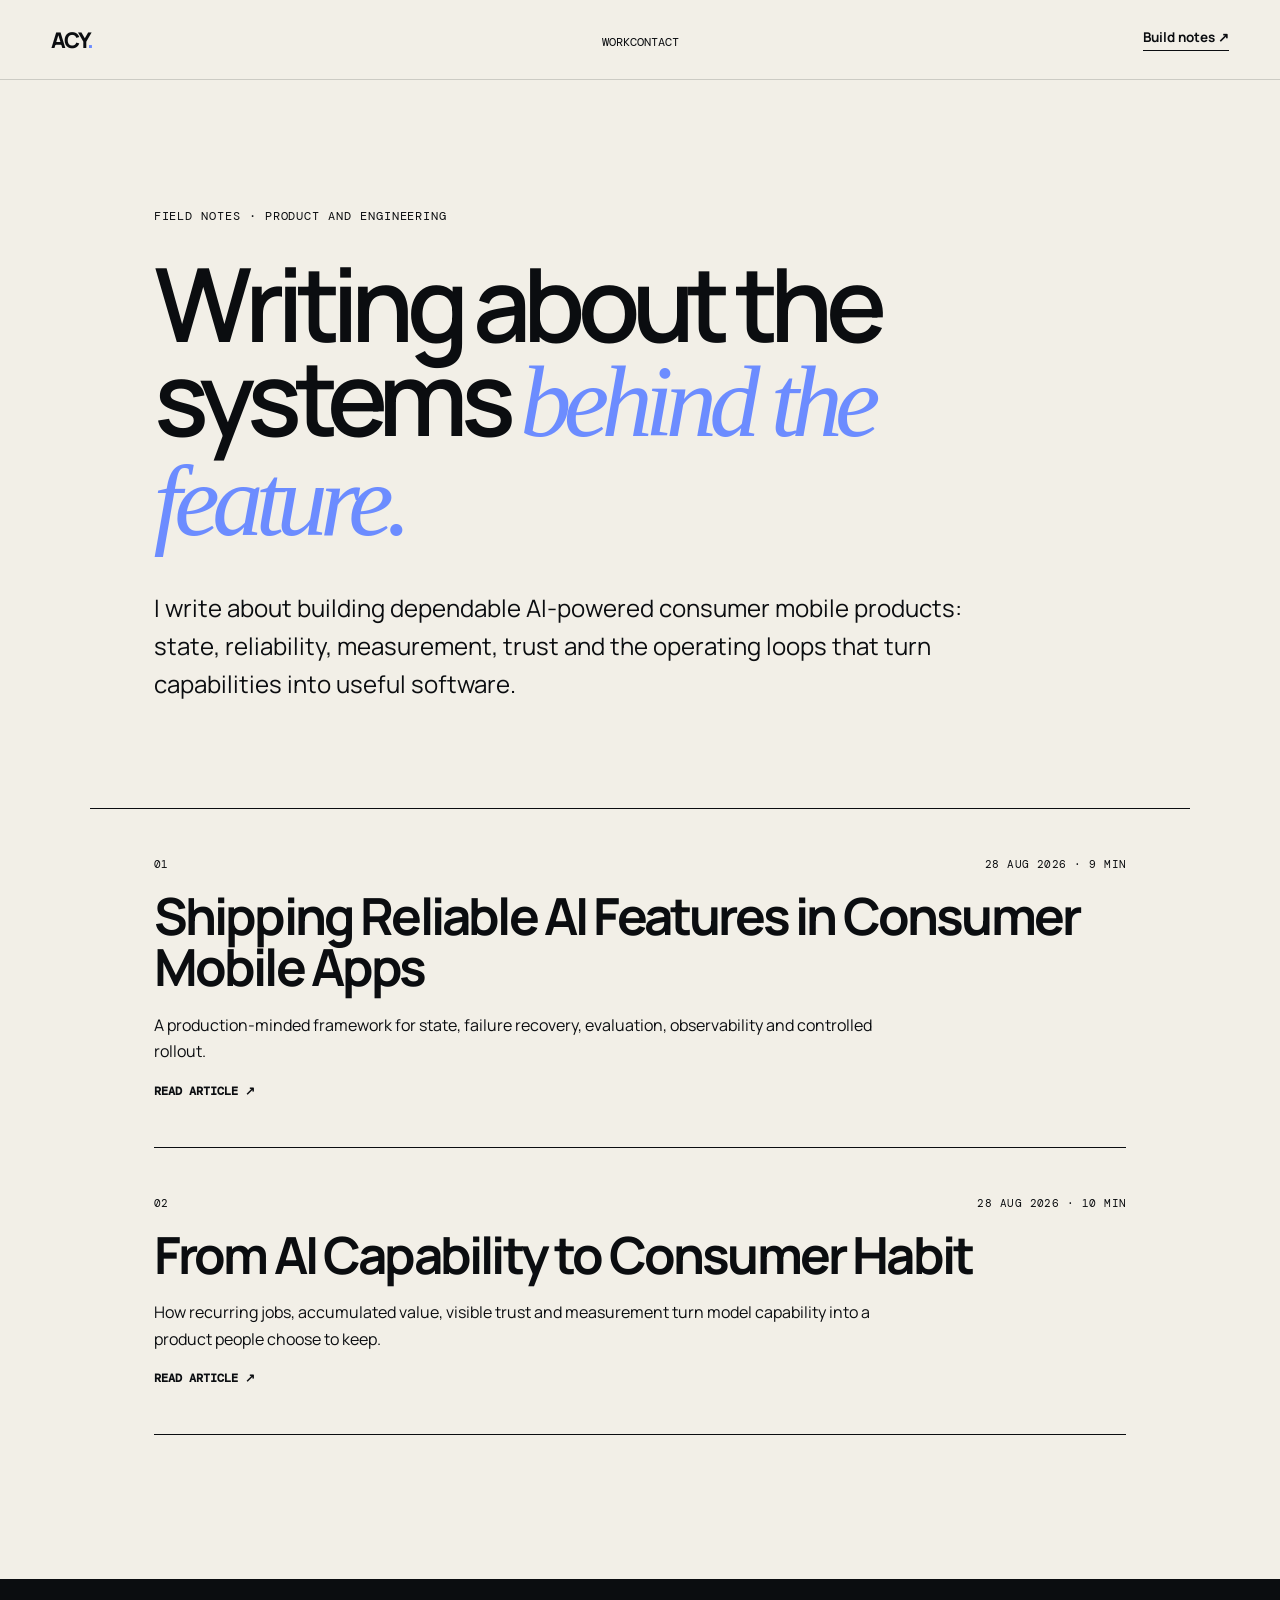
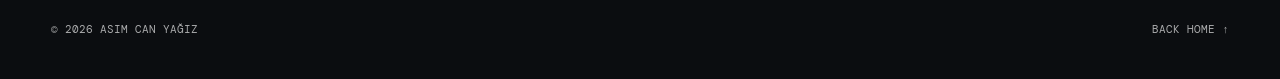
==== articles/index.html @ 41929ded "Add writing archive page" ====
<!doctype html>
<html lang="en">
<head>
  <meta charset="utf-8">
  <meta name="viewport" content="width=device-width, initial-scale=1">
  <title>Writing — Asım Can Yağız</title>
  <meta name="description" content="Articles by Asım Can Yağız on reliable AI features, consumer mobile products, engineering systems and product operations.">
  <meta name="author" content="Asım Can Yağız">
  <meta name="theme-color" content="#0b0d10">
  <meta property="og:title" content="Writing — Asım Can Yağız">
  <meta property="og:description" content="Practical writing on AI-powered consumer mobile products and the systems behind them.">
  <meta property="og:type" content="website">
  <meta property="og:url" content="https://asimcanyagiz.github.io/articles/">
  <meta property="og:image" content="https://asimcanyagiz.github.io/assets/img/profile-img.jpg">
  <link rel="canonical" href="https://asimcanyagiz.github.io/articles/">
  <link rel="icon" href="../assets/img/favicon.png">
  <link rel="preconnect" href="https://fonts.googleapis.com">
  <link rel="preconnect" href="https://fonts.gstatic.com" crossorigin>
  <link href="https://fonts.googleapis.com/css2?family=DM+Mono:wght@400;500&family=Manrope:wght@400;500;600;700;800&display=swap" rel="stylesheet">
  <link rel="stylesheet" href="../assets/css/style.css">
  <link rel="stylesheet" href="../assets/css/article.css">
  <script type="application/ld+json">
  {
    "@context": "https://schema.org",
    "@type": "CollectionPage",
    "name": "Writing — Asım Can Yağız",
    "url": "https://asimcanyagiz.github.io/articles/",
    "author": {"@type": "Person", "name": "Asım Can Yağız", "url": "https://asimcanyagiz.github.io/"},
    "hasPart": [
      {"@type": "Article", "headline": "Shipping Reliable AI Features in Consumer Mobile Apps", "url": "https://asimcanyagiz.github.io/articles/shipping-reliable-ai-features-in-consumer-mobile-apps.html"},
      {"@type": "Article", "headline": "From AI Capability to Consumer Habit", "url": "https://asimcanyagiz.github.io/articles/from-ai-capability-to-consumer-habit.html"}
    ]
  }
  </script>
</head>
<body>
  <header class="site-header article-header">
    <a class="wordmark" href="../index.html" aria-label="Asım Can Yağız home">ACY<span>.</span></a>
    <nav aria-label="Writing navigation"><a href="../index.html#work">Work</a><a href="../index.html#contact">Contact</a></nav>
    <a class="header-cta" href="https://x.com/canbuilds" target="_blank" rel="noreferrer">Build notes ↗</a>
  </header>

  <main class="writing-index">
    <header class="writing-index-hero">
      <p class="eyebrow">Field notes · Product and engineering</p>
      <h1>Writing about the systems <em>behind the feature.</em></h1>
      <p>I write about building dependable AI-powered consumer mobile products: state, reliability, measurement, trust and the operating loops that turn capabilities into useful software.</p>
    </header>

    <section class="writing-list" aria-label="Published articles">
      <a class="writing-card" href="shipping-reliable-ai-features-in-consumer-mobile-apps.html">
        <div><span>01</span><span>28 Aug 2026 · 9 min</span></div>
        <h2>Shipping Reliable AI Features in Consumer Mobile Apps</h2>
        <p>A production-minded framework for state, failure recovery, evaluation, observability and controlled rollout.</p>
        <strong>Read article ↗</strong>
      </a>
      <a class="writing-card" href="from-ai-capability-to-consumer-habit.html">
        <div><span>02</span><span>28 Aug 2026 · 10 min</span></div>
        <h2>From AI Capability to Consumer Habit</h2>
        <p>How recurring jobs, accumulated value, visible trust and measurement turn model capability into a product people choose to keep.</p>
        <strong>Read article ↗</strong>
      </a>
    </section>
  </main>

  <footer><p>© 2026 Asım Can Yağız</p><p><a href="../index.html">Back home ↑</a></p></footer>
</body>
</html>
---- assets/css/style.css ----
:root {
  --ink: #0b0d10;
  --paper: #f2efe7;
  --paper-2: #e8e4d9;
  --lime: #c9ff3d;
  --blue: #6c8cff;
  --muted: #6b6c6a;
  --line: rgba(11, 13, 16, 0.16);
  --sans: "Manrope", sans-serif;
  --mono: "DM Mono", monospace;
}

* { box-sizing: border-box; }
html { scroll-behavior: smooth; }
body {
  margin: 0;
  background: var(--paper);
  color: var(--ink);
  font-family: var(--sans);
  -webkit-font-smoothing: antialiased;
}
a { color: inherit; text-decoration: none; }
button { font: inherit; }

.site-header {
  align-items: center;
  border-bottom: 1px solid var(--line);
  display: grid;
  grid-template-columns: 1fr auto 1fr;
  height: 80px;
  padding: 0 4vw;
  position: relative;
  z-index: 20;
}
.wordmark { font-size: 1.35rem; font-weight: 800; letter-spacing: -0.08em; justify-self: start; }
.wordmark span, .about-mark span { color: var(--blue); }
#site-nav { display: flex; gap: 2.3rem; }
#site-nav a { font-family: var(--mono); font-size: .76rem; text-transform: uppercase; }
#site-nav a:hover { opacity: .5; }
.header-cta { border-bottom: 1px solid var(--ink); font-size: .84rem; font-weight: 700; justify-self: end; padding-bottom: .2rem; }
.menu-toggle { display: none; }

.section-shell { padding-left: 7vw; padding-right: 7vw; }
.hero {
  display: grid;
  grid-template-columns: minmax(0, 1.2fr) minmax(340px, .8fr);
  min-height: calc(100vh - 80px);
  overflow: hidden;
  padding-bottom: 7rem;
  padding-top: 6rem;
}
.hero-copy { align-self: center; max-width: 870px; position: relative; z-index: 2; }
.eyebrow { align-items: center; display: flex; font-family: var(--mono); font-size: .73rem; gap: .7rem; letter-spacing: .08em; margin: 0 0 2rem; text-transform: uppercase; }
.status-dot { background: var(--lime); border: 1px solid var(--ink); border-radius: 50%; box-shadow: 0 0 0 4px rgba(201,255,61,.22); height: 9px; width: 9px; }
.hero h1, .section-heading h2, .writing-intro h2, .about-copy h2, .contact-section h2 {
  font-size: clamp(3.7rem, 7.2vw, 8.2rem);
  font-weight: 600;
  letter-spacing: -.075em;
  line-height: .92;
  margin: 0;
}
.hero h1 em { color: var(--blue); font-family: Georgia, serif; font-weight: 400; }
.hero-lede { font-size: clamp(1rem, 1.5vw, 1.3rem); line-height: 1.65; margin: 2.6rem 0 0; max-width: 690px; }
.hero-actions { display: flex; flex-wrap: wrap; gap: 1rem; margin-top: 2.4rem; }
.button { align-items: center; border: 1px solid var(--ink); display: inline-flex; font-size: .86rem; font-weight: 700; gap: 2rem; padding: 1rem 1.25rem; }
.button-primary { background: var(--ink); color: white; }
.button-primary:hover { background: var(--blue); border-color: var(--blue); }
.button-quiet:hover { background: white; }

.hero-visual { align-self: center; justify-self: end; margin-left: -3vw; max-width: 490px; position: relative; width: 100%; }
.portrait-frame { aspect-ratio: 3 / 4; background: #050608; border: 1px solid var(--ink); overflow: hidden; transform: rotate(2.5deg); }
.portrait-frame img { display: block; height: auto; width: 100%; }
.visual-note { background: var(--lime); border: 1px solid var(--ink); font-family: var(--mono); font-size: .72rem; padding: .8rem 1rem; position: absolute; text-transform: uppercase; z-index: 3; }
.visual-note span { opacity: .5; padding-right: .8rem; }
.note-top { right: -1.5rem; top: 12%; transform: rotate(-4deg); }
.note-bottom { bottom: 9%; left: -2rem; transform: rotate(3deg); }
.orbit { border: 1px solid rgba(11,13,16,.45); border-radius: 50%; height: 115%; left: -8%; position: absolute; top: -7%; transform: rotate(-18deg); width: 116%; z-index: -1; }

.signal-strip { background: var(--ink); color: white; overflow: hidden; padding: 1rem 0; white-space: nowrap; }
.signal-track { animation: ticker 28s linear infinite; display: inline-flex; gap: 2rem; min-width: max-content; }
.signal-track span { font-family: var(--mono); font-size: .78rem; letter-spacing: .06em; text-transform: uppercase; }
.signal-track i { color: var(--lime); font-style: normal; }
@keyframes ticker { to { transform: translateX(-50%); } }

.work-section, .expertise-section, .writing-section, .about-section { padding-bottom: 9rem; padding-top: 9rem; }
.section-heading { display: grid; grid-template-columns: 1fr 3fr; margin-bottom: 5rem; }
.section-heading .eyebrow { margin-top: .7rem; }
.section-heading h2, .writing-intro h2, .about-copy h2 { font-size: clamp(3rem, 5.3vw, 6.5rem); }
.work-grid { display: grid; gap: 1rem; grid-template-columns: 1.25fr .85fr; }
.work-card { border: 1px solid var(--ink); display: flex; flex-direction: column; justify-content: space-between; min-height: 430px; padding: 2rem; }
.card-featured { grid-row: span 2; min-height: 876px; }
.card-accent { background: var(--lime); }
.card-index, .article-type { font-family: var(--mono); font-size: .7rem; letter-spacing: .08em; text-transform: uppercase; }
.work-card h3 { font-size: clamp(2rem, 3.2vw, 4rem); letter-spacing: -.055em; line-height: 1; margin: 0 0 1.5rem; }
.work-card p { font-size: 1rem; line-height: 1.75; max-width: 600px; }
.card-tags { display: flex; flex-wrap: wrap; gap: .5rem; }
.card-tags span { border: 1px solid var(--ink); border-radius: 2rem; font-family: var(--mono); font-size: .68rem; padding: .5rem .7rem; text-transform: uppercase; }

.expertise-section { background: var(--ink); color: white; }
.expertise-section .section-heading { border-bottom: 1px solid rgba(255,255,255,.22); padding-bottom: 4rem; }
.expertise-row { align-items: start; border-bottom: 1px solid rgba(255,255,255,.22); display: grid; gap: 2rem; grid-template-columns: .35fr 1.2fr 1.4fr; padding: 2.3rem 0; }
.expertise-row > span { color: var(--lime); font-family: var(--mono); font-size: .72rem; }
.expertise-row h3 { font-size: clamp(1.5rem, 2.4vw, 2.6rem); letter-spacing: -.04em; margin: 0; }
.expertise-row p { color: rgba(255,255,255,.68); line-height: 1.7; margin: 0; }

.writing-section { display: grid; gap: 8vw; grid-template-columns: .8fr 1.2fr; }
.writing-intro { position: sticky; top: 3rem; align-self: start; }
.writing-intro p:not(.eyebrow) { line-height: 1.75; margin-top: 2rem; max-width: 500px; }
.article-row { align-items: center; border-top: 1px solid var(--ink); display: grid; gap: 2rem; grid-template-columns: 1.5fr 1fr auto; padding: 2.1rem 0; }
.article-row:last-child { border-bottom: 1px solid var(--ink); }
.article-row h3 { font-size: clamp(1.25rem, 2vw, 2rem); letter-spacing: -.035em; margin: .6rem 0 0; }
.article-row p { color: var(--muted); font-size: .9rem; line-height: 1.5; }
.article-arrow { font-size: 1.5rem; }
a.article-row:hover { color: var(--blue); }
.article-soon { opacity: .56; }

.about-section { align-items: start; background: var(--paper-2); display: grid; gap: 8vw; grid-template-columns: .7fr 1.3fr; }
.about-mark { font-size: clamp(10rem, 28vw, 30rem); font-weight: 800; letter-spacing: -.12em; line-height: .7; }
.about-copy p:not(.eyebrow) { font-size: 1.05rem; line-height: 1.8; max-width: 740px; }
.about-links { display: flex; flex-wrap: wrap; gap: 1.5rem; margin-top: 2.5rem; }
.about-links a { border-bottom: 1px solid var(--ink); font-family: var(--mono); font-size: .75rem; padding-bottom: .3rem; text-transform: uppercase; }

.contact-section { background: var(--blue); display: grid; gap: 7vw; grid-template-columns: .9fr 1.1fr; padding-bottom: 8rem; padding-top: 8rem; }
.contact-section h2 { font-size: clamp(4rem, 8vw, 9rem); }
.contact-heading > p:last-child { line-height: 1.7; margin-top: 2rem; max-width: 560px; }
.contact-form { align-self: end; }
.form-row { border-bottom: 1px solid rgba(11,13,16,.65); display: grid; gap: .7rem; padding: 1.2rem 0; }
.form-row label { font-family: var(--mono); font-size: .68rem; letter-spacing: .06em; text-transform: uppercase; }
.form-row input, .form-row textarea { background: transparent; border: 0; border-radius: 0; color: var(--ink); font: 500 1.05rem/1.5 var(--sans); outline: 0; padding: .2rem 0; resize: vertical; width: 100%; }
.form-row:focus-within { border-bottom-color: white; }
.form-honeypot { left: -9999px; position: absolute; }
.form-footer { align-items: center; display: flex; gap: 2rem; justify-content: space-between; margin-top: 1.5rem; }
.form-privacy { font-size: .72rem; line-height: 1.5; margin: 0; max-width: 250px; }
.form-submit { align-items: center; background: var(--ink); border: 1px solid var(--ink); color: white; cursor: pointer; display: inline-flex; font-weight: 700; gap: 2rem; padding: 1rem 1.25rem; }
.form-submit:hover { background: white; color: var(--ink); }
.form-submit:disabled { cursor: wait; opacity: .6; }
.form-status { font-family: var(--mono); font-size: .75rem; min-height: 1.2em; }
.form-status.is-error { color: #650d0d; }
footer { align-items: center; background: var(--ink); color: rgba(255,255,255,.65); display: flex; font-family: var(--mono); font-size: .68rem; justify-content: space-between; padding: 2rem 4vw; text-transform: uppercase; }

.reveal { opacity: 1; transform: none; }
.js .reveal { opacity: 0; transform: translateY(22px); transition: opacity .7s ease, transform .7s ease; }
.js .reveal.visible { opacity: 1; transform: none; }
@media (prefers-reduced-motion: reduce) { html { scroll-behavior: auto; } .reveal { opacity: 1; transform: none; transition: none; } .signal-track { animation: none; } }

@media (max-width: 900px) {
  .site-header { grid-template-columns: 1fr auto; }
  .header-cta { display: none; }
  .menu-toggle { background: none; border: 0; display: block; font-family: var(--mono); font-size: .72rem; text-transform: uppercase; }
  #site-nav { background: var(--paper); border-bottom: 1px solid var(--ink); display: none; flex-direction: column; left: 0; padding: 2rem 7vw; position: absolute; right: 0; top: 80px; }
  #site-nav.open { display: flex; }
  .hero { grid-template-columns: 1fr; padding-top: 4rem; }
  .hero-visual { justify-self: center; margin: 6rem 0 0; max-width: 430px; }
  .section-heading, .writing-section, .about-section, .contact-section { grid-template-columns: 1fr; }
  .section-heading { gap: 1.5rem; }
  .writing-intro { position: static; }
  .work-grid { grid-template-columns: 1fr; }
  .card-featured { grid-row: auto; min-height: 520px; }
  .expertise-row { grid-template-columns: .2fr 1fr; }
  .expertise-row p { grid-column: 2; }
  .about-mark { display: none; }
}

@media (max-width: 580px) {
  .site-header { height: 68px; }
  #site-nav { top: 68px; }
  .section-shell { padding-left: 6vw; padding-right: 6vw; }
  .hero { min-height: auto; padding-bottom: 5rem; }
  .hero h1 { font-size: 3.65rem; }
  .hero-actions { align-items: stretch; flex-direction: column; }
  .button { justify-content: space-between; }
  .note-top { right: -.5rem; }
  .note-bottom { left: -.5rem; }
  .work-section, .expertise-section, .writing-section, .about-section { padding-bottom: 6rem; padding-top: 6rem; }
  .work-card { min-height: 420px; padding: 1.4rem; }
  .article-row { gap: .8rem; grid-template-columns: 1fr auto; }
  .article-row p { display: none; }
  footer { align-items: flex-start; flex-direction: column; gap: .5rem; }
}
---- assets/css/article.css ----
.article-header nav a { font-family: var(--mono); font-size: .76rem; text-transform: uppercase; }
.article-hero { border-bottom: 1px solid var(--ink); min-width: 0; overflow: hidden; padding: 8rem 12vw 5rem; width: 100%; }
.article-hero h1 { font-size: clamp(4rem, 8.5vw, 9.5rem); font-weight: 600; letter-spacing: -.075em; line-height: .9; margin: 0; max-width: 1300px; }
.article-hero h1 em { color: var(--blue); font-family: Georgia, serif; font-weight: 400; }
.article-deck { font-size: clamp(1.2rem, 2vw, 1.7rem); line-height: 1.55; margin: 3rem 0; max-width: 900px; }
.article-meta { display: flex; flex-wrap: wrap; gap: 1.5rem 3rem; font-family: var(--mono); font-size: .72rem; text-transform: uppercase; }
.article-layout { display: grid; gap: 7vw; grid-template-columns: 260px minmax(0, 760px); justify-content: center; padding: 6rem 7vw 9rem; }
.article-aside { align-self: start; border-top: 1px solid var(--ink); position: sticky; top: 2rem; }
.aside-label { font-family: var(--mono); font-size: .68rem; letter-spacing: .08em; text-transform: uppercase; }
.article-aside ol { list-style: none; margin: 1.5rem 0 0; padding: 0; }
.article-aside li { border-bottom: 1px solid var(--line); font-size: .82rem; line-height: 1.4; padding: .85rem 0; }
.article-aside a:hover { color: var(--blue); }
.article-body { font-size: 1.05rem; line-height: 1.82; }
.article-body .lead { font-size: 1.35rem; font-weight: 600; line-height: 1.6; }
.article-body h2 { font-size: clamp(2.2rem, 4vw, 4rem); letter-spacing: -.055em; line-height: 1.05; margin: 5rem 0 1.5rem; }
.article-body p { margin: 0 0 1.5rem; }
.article-body li { margin-bottom: .7rem; }
.article-body table { border-collapse: collapse; font-size: .86rem; line-height: 1.5; margin: 2rem 0; width: 100%; }
.article-body th, .article-body td { border: 1px solid var(--ink); padding: .8rem; text-align: left; vertical-align: top; }
.article-body th { background: var(--ink); color: white; }
.principle { background: var(--lime); border: 1px solid var(--ink); margin: 2.5rem 0; padding: 1.5rem; }
.principle span { display: block; font-family: var(--mono); font-size: .68rem; margin-bottom: .8rem; text-transform: uppercase; }
.principle p { font-size: 1.2rem; font-weight: 700; line-height: 1.5; margin: 0; }
.system-map { background: var(--ink); color: white; display: flex; flex-wrap: wrap; font-family: var(--mono); font-size: .72rem; gap: .7rem; justify-content: center; margin: 2.5rem 0; padding: 1.4rem; text-transform: uppercase; }
.system-map i { color: var(--lime); font-style: normal; }
.checklist { list-style: none; padding: 0; }
.checklist li { border-top: 1px solid var(--ink); padding: .9rem 0 .9rem 2rem; position: relative; }
.checklist li::before { content: "□"; left: 0; position: absolute; }
.article-author { align-items: initial; background: var(--paper-2); color: var(--ink); display: block; font-family: var(--sans); font-size: inherit; margin-top: 6rem; padding: 2.5rem; text-transform: none; }
.article-author h2 { font-size: 2rem; margin: 0 0 1rem; }
.article-author div { display: flex; flex-wrap: wrap; gap: 1.5rem; }
.article-author a { border-bottom: 1px solid var(--ink); font-family: var(--mono); font-size: .72rem; text-transform: uppercase; }
.writing-index { max-width: 100%; min-width: 0; overflow: hidden; padding: 8rem 7vw 9rem; }
.writing-index-hero { border-bottom: 1px solid var(--ink); padding: 0 5vw 5rem; }
.writing-index-hero h1 { font-size: clamp(4rem, 8vw, 8.5rem); font-weight: 600; letter-spacing: -.075em; line-height: .92; margin: 1.5rem 0 2.5rem; max-width: 1250px; }
.writing-index-hero h1 em { color: var(--blue); font-family: Georgia, serif; font-weight: 400; }
.writing-index-hero > p:last-child { font-size: clamp(1.1rem, 2vw, 1.5rem); line-height: 1.6; max-width: 850px; }
.writing-list { display: grid; gap: 0; margin: 0 5vw; min-width: 0; }
.writing-card { border-bottom: 1px solid var(--ink); display: grid; gap: 1.2rem; min-width: 0; padding: 3rem 0; }
.writing-card > div { display: flex; font-family: var(--mono); font-size: .7rem; justify-content: space-between; letter-spacing: .04em; text-transform: uppercase; }
.writing-card h2 { font-size: clamp(2rem, 4vw, 4.5rem); letter-spacing: -.055em; line-height: 1; margin: 0; max-width: 1000px; }
.writing-card p { font-size: 1rem; line-height: 1.65; margin: 0; max-width: 760px; }
.writing-card strong { font-family: var(--mono); font-size: .72rem; text-transform: uppercase; }
.writing-card:hover h2, .writing-card:hover strong { color: var(--blue); }
@media(max-width:900px){.article-layout{grid-template-columns:1fr}.article-aside{display:none}.article-hero{padding:6rem 7vw 4rem}}
@media(max-width:580px){html,body{max-width:100%;overflow-x:hidden}.article-header nav{justify-self:end}.article-hero{padding:4rem 6vw}.article-hero h1{font-size:clamp(3rem,15vw,3.7rem);overflow-wrap:anywhere}.article-deck{font-size:1.08rem}.article-meta{gap:1rem 1.4rem}.article-meta span{font-size:.65rem}.article-layout{min-width:0;padding:4rem 6vw 6rem}.article-body{font-size:1rem;min-width:0}.article-body table{display:block;max-width:88vw;overflow-x:auto}.system-map{align-items:center;flex-direction:column;max-width:88vw}.system-map i{transform:rotate(90deg)}.writing-index{padding:5rem 6vw 6rem}.writing-index-hero{min-width:0;padding:0 0 3rem}.writing-index-hero h1{font-size:clamp(3rem,15vw,4rem);overflow-wrap:anywhere}.writing-index-hero>p:last-child{overflow-wrap:anywhere}.writing-list{margin:0}.writing-card{padding:2.2rem 0}.writing-card>div{flex-wrap:wrap;gap:.5rem 1rem}.writing-card h2,.writing-card p{max-width:100%;overflow-wrap:anywhere}}
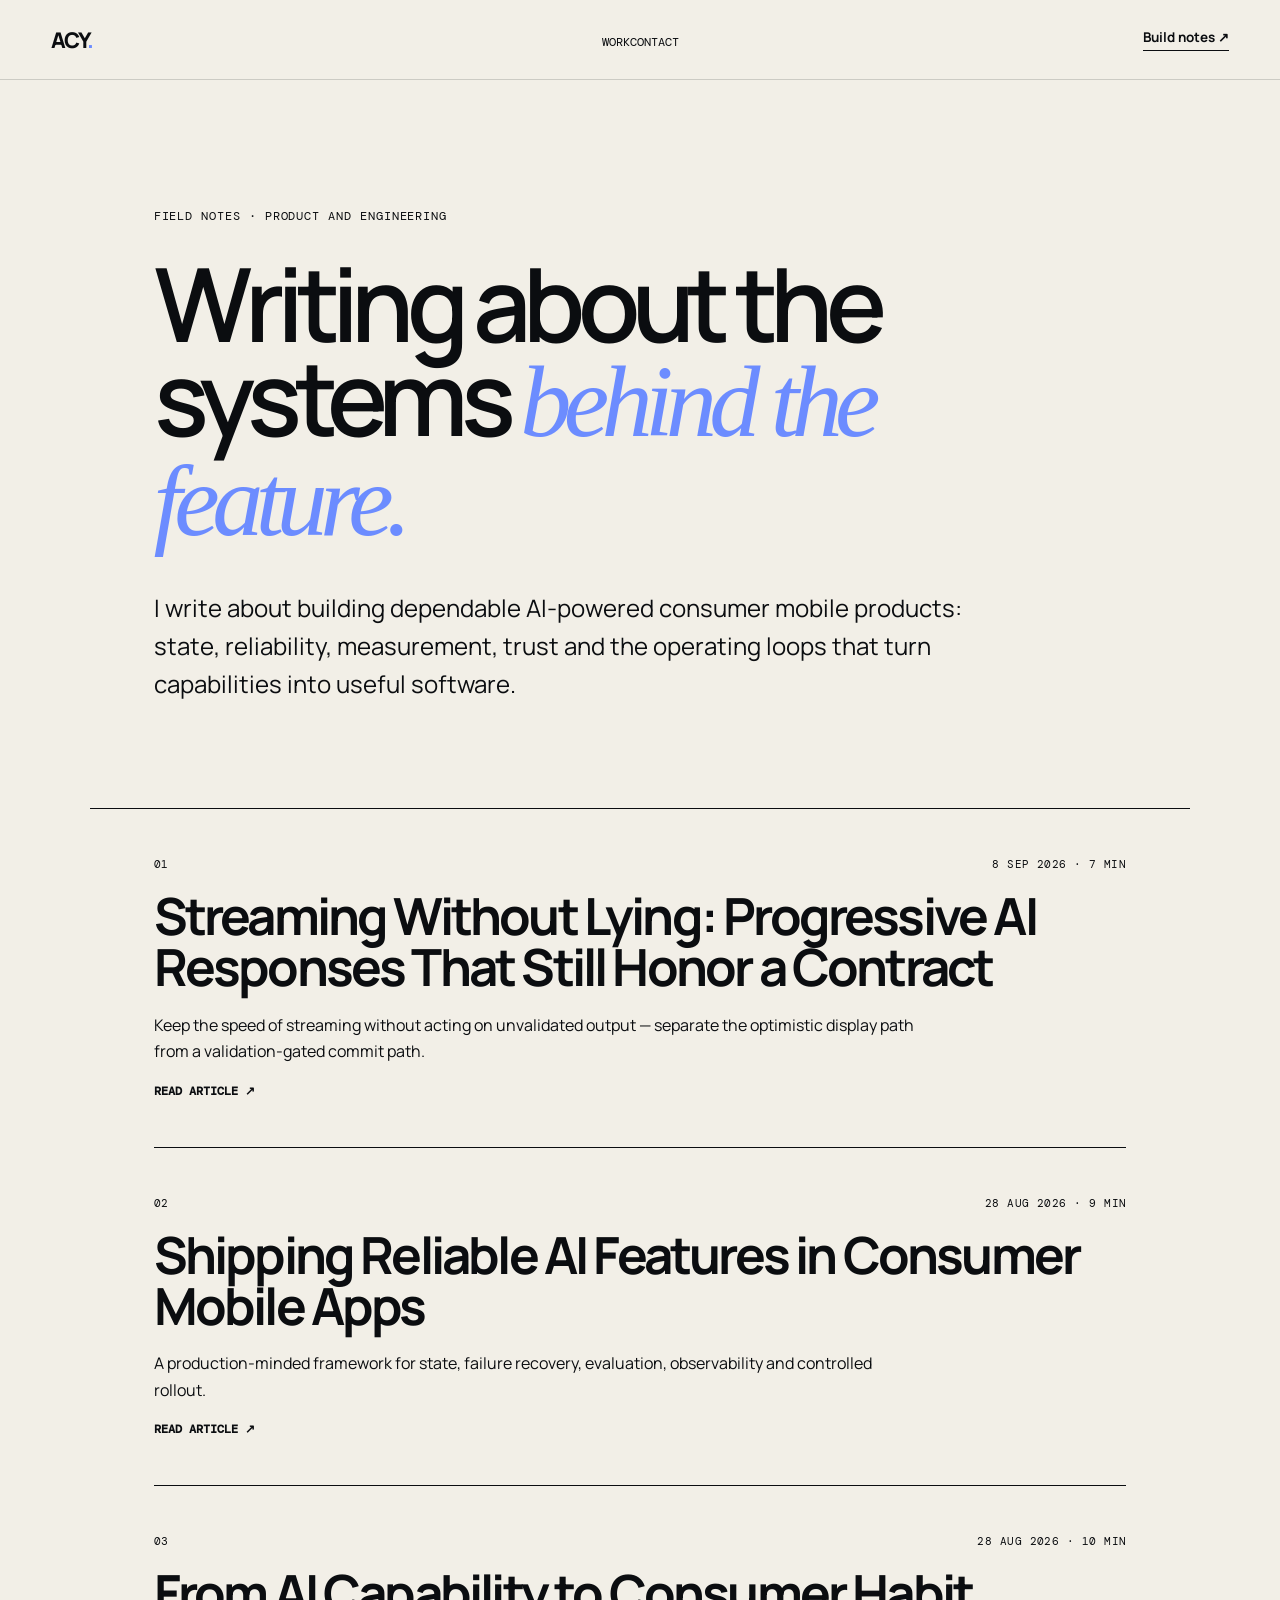
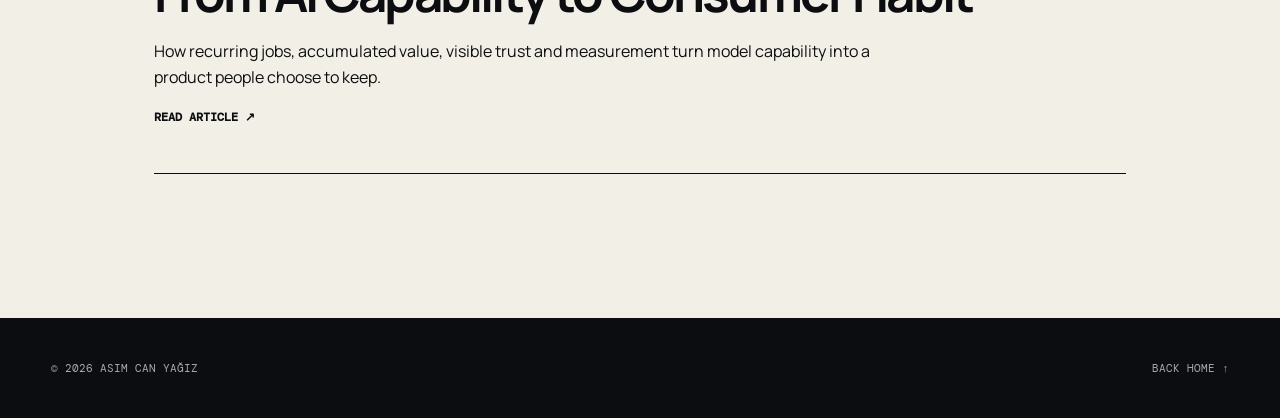
==== commit 917449d6: "Add article: Streaming Without Lying (progressive AI responses) New writing piece on separating the " ====
--- a/articles/index.html
+++ b/articles/index.html
@@ -10,9 +10,9 @@
   <meta property="og:title" content="Writing — Asım Can Yağız">
   <meta property="og:description" content="Practical writing on AI-powered consumer mobile products and the systems behind them.">
   <meta property="og:type" content="website">
-  <meta property="og:url" content="https://asimcanyagiz.github.io/articles/">
-  <meta property="og:image" content="https://asimcanyagiz.github.io/assets/img/profile-img.jpg">
-  <link rel="canonical" href="https://asimcanyagiz.github.io/articles/">
+  <meta property="og:url" content="https://asimcanyagiz.me/articles/">
+  <meta property="og:image" content="https://asimcanyagiz.me/assets/img/profile-img.jpg">
+  <link rel="canonical" href="https://asimcanyagiz.me/articles/">
   <link rel="icon" href="../assets/img/favicon.png">
   <link rel="preconnect" href="https://fonts.googleapis.com">
   <link rel="preconnect" href="https://fonts.gstatic.com" crossorigin>
@@ -24,11 +24,12 @@
     "@context": "https://schema.org",
     "@type": "CollectionPage",
     "name": "Writing — Asım Can Yağız",
-    "url": "https://asimcanyagiz.github.io/articles/",
-    "author": {"@type": "Person", "name": "Asım Can Yağız", "url": "https://asimcanyagiz.github.io/"},
+    "url": "https://asimcanyagiz.me/articles/",
+    "author": {"@type": "Person", "name": "Asım Can Yağız", "url": "https://asimcanyagiz.me/"},
     "hasPart": [
-      {"@type": "Article", "headline": "Shipping Reliable AI Features in Consumer Mobile Apps", "url": "https://asimcanyagiz.github.io/articles/shipping-reliable-ai-features-in-consumer-mobile-apps.html"},
-      {"@type": "Article", "headline": "From AI Capability to Consumer Habit", "url": "https://asimcanyagiz.github.io/articles/from-ai-capability-to-consumer-habit.html"}
+      {"@type": "Article", "headline": "Streaming Without Lying: Progressive AI Responses That Still Honor a Contract", "url": "https://asimcanyagiz.me/articles/streaming-without-lying-progressive-ai-responses.html"},
+      {"@type": "Article", "headline": "Shipping Reliable AI Features in Consumer Mobile Apps", "url": "https://asimcanyagiz.me/articles/shipping-reliable-ai-features-in-consumer-mobile-apps.html"},
+      {"@type": "Article", "headline": "From AI Capability to Consumer Habit", "url": "https://asimcanyagiz.me/articles/from-ai-capability-to-consumer-habit.html"}
     ]
   }
   </script>
@@ -48,14 +49,20 @@
     </header>
 
     <section class="writing-list" aria-label="Published articles">
+      <a class="writing-card" href="streaming-without-lying-progressive-ai-responses.html">
+        <div><span>01</span><span>8 Sep 2026 · 7 min</span></div>
+        <h2>Streaming Without Lying: Progressive AI Responses That Still Honor a Contract</h2>
+        <p>Keep the speed of streaming without acting on unvalidated output — separate the optimistic display path from a validation-gated commit path.</p>
+        <strong>Read article ↗</strong>
+      </a>
       <a class="writing-card" href="shipping-reliable-ai-features-in-consumer-mobile-apps.html">
-        <div><span>01</span><span>28 Aug 2026 · 9 min</span></div>
+        <div><span>02</span><span>28 Aug 2026 · 9 min</span></div>
         <h2>Shipping Reliable AI Features in Consumer Mobile Apps</h2>
         <p>A production-minded framework for state, failure recovery, evaluation, observability and controlled rollout.</p>
         <strong>Read article ↗</strong>
       </a>
       <a class="writing-card" href="from-ai-capability-to-consumer-habit.html">
-        <div><span>02</span><span>28 Aug 2026 · 10 min</span></div>
+        <div><span>03</span><span>28 Aug 2026 · 10 min</span></div>
         <h2>From AI Capability to Consumer Habit</h2>
         <p>How recurring jobs, accumulated value, visible trust and measurement turn model capability into a product people choose to keep.</p>
         <strong>Read article ↗</strong>
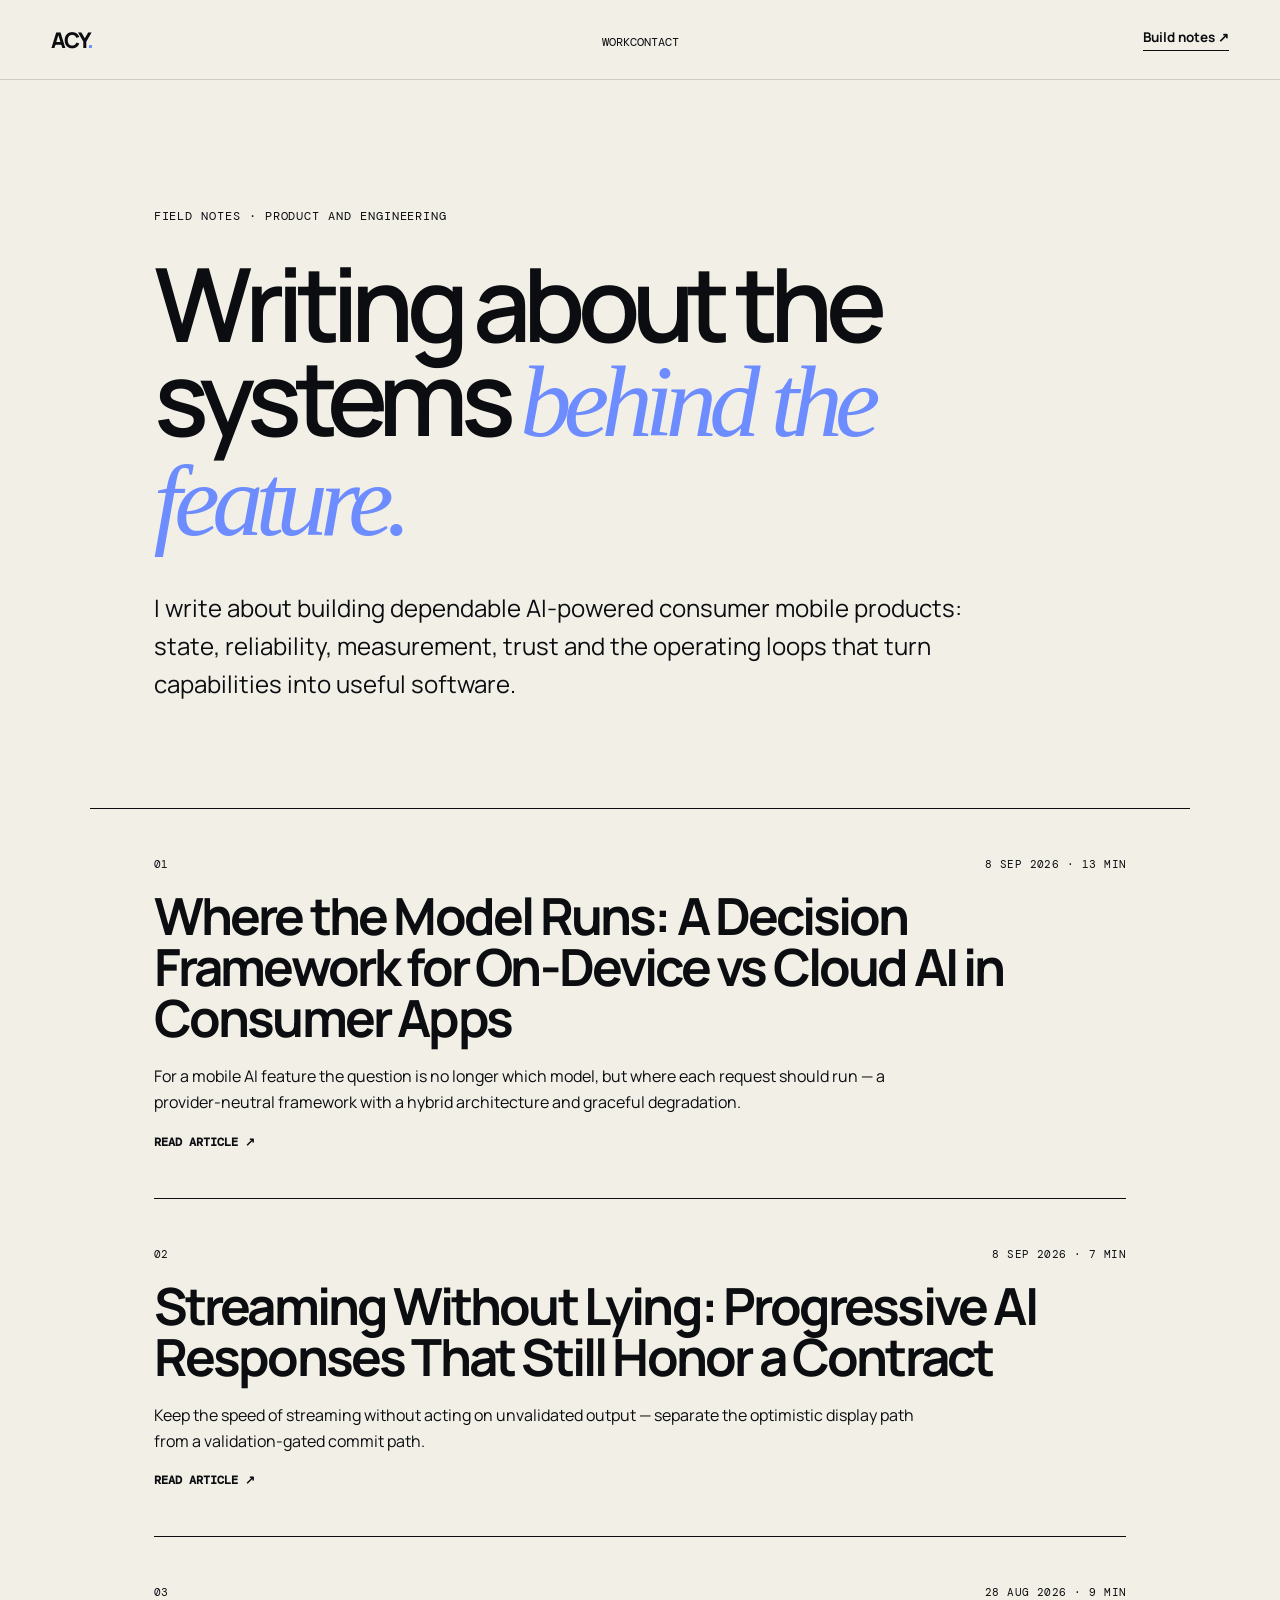
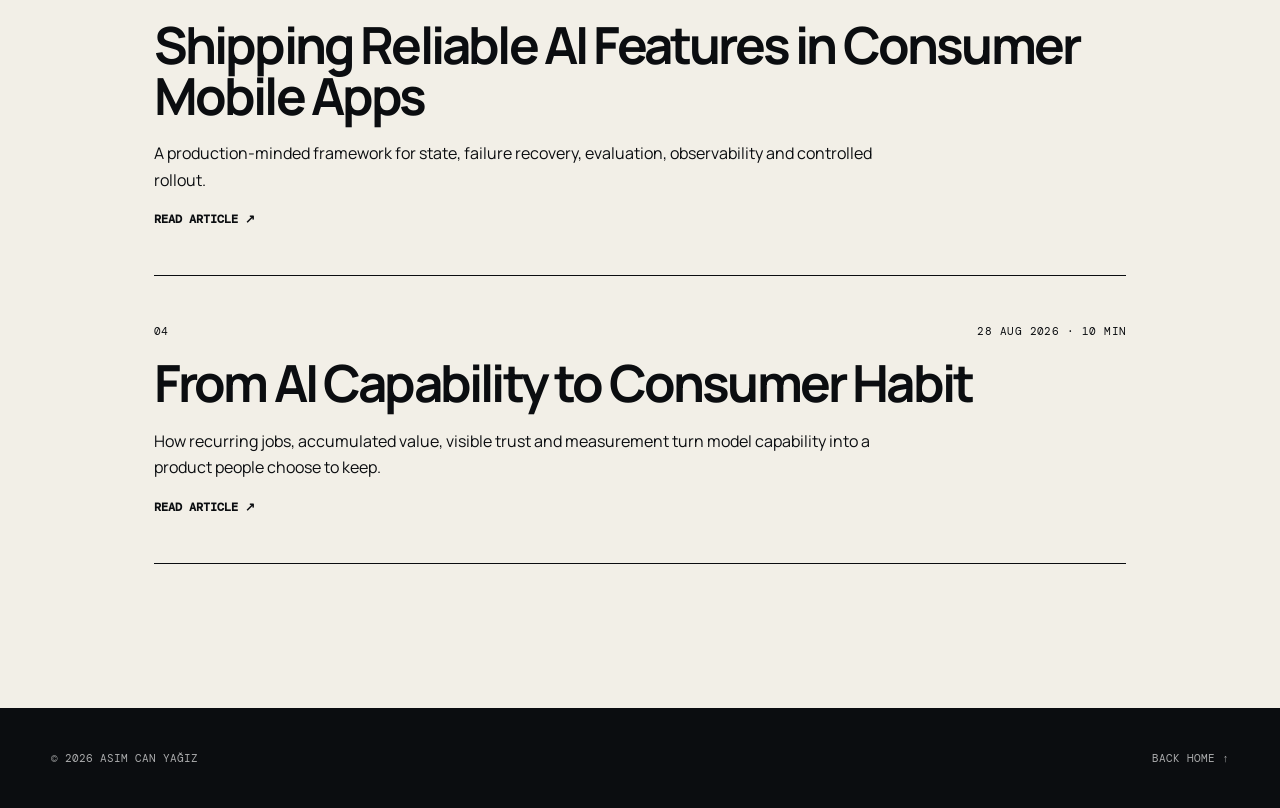
==== commit 4102abca: "Add article: Where the Model Runs (on-device vs cloud AI) New writing piece on a per-request decisio" ====
--- a/articles/index.html
+++ b/articles/index.html
@@ -27,6 +27,7 @@
     "url": "https://asimcanyagiz.me/articles/",
     "author": {"@type": "Person", "name": "Asım Can Yağız", "url": "https://asimcanyagiz.me/"},
     "hasPart": [
+      {"@type": "Article", "headline": "Where the Model Runs: A Decision Framework for On-Device vs Cloud AI in Consumer Apps", "url": "https://asimcanyagiz.me/articles/where-the-model-runs-on-device-vs-cloud-ai.html"},
       {"@type": "Article", "headline": "Streaming Without Lying: Progressive AI Responses That Still Honor a Contract", "url": "https://asimcanyagiz.me/articles/streaming-without-lying-progressive-ai-responses.html"},
       {"@type": "Article", "headline": "Shipping Reliable AI Features in Consumer Mobile Apps", "url": "https://asimcanyagiz.me/articles/shipping-reliable-ai-features-in-consumer-mobile-apps.html"},
       {"@type": "Article", "headline": "From AI Capability to Consumer Habit", "url": "https://asimcanyagiz.me/articles/from-ai-capability-to-consumer-habit.html"}
@@ -49,20 +50,26 @@
     </header>
 
     <section class="writing-list" aria-label="Published articles">
+      <a class="writing-card" href="where-the-model-runs-on-device-vs-cloud-ai.html">
+        <div><span>01</span><span>8 Sep 2026 · 13 min</span></div>
+        <h2>Where the Model Runs: A Decision Framework for On-Device vs Cloud AI in Consumer Apps</h2>
+        <p>For a mobile AI feature the question is no longer which model, but where each request should run — a provider-neutral framework with a hybrid architecture and graceful degradation.</p>
+        <strong>Read article ↗</strong>
+      </a>
       <a class="writing-card" href="streaming-without-lying-progressive-ai-responses.html">
-        <div><span>01</span><span>8 Sep 2026 · 7 min</span></div>
+        <div><span>02</span><span>8 Sep 2026 · 7 min</span></div>
         <h2>Streaming Without Lying: Progressive AI Responses That Still Honor a Contract</h2>
         <p>Keep the speed of streaming without acting on unvalidated output — separate the optimistic display path from a validation-gated commit path.</p>
         <strong>Read article ↗</strong>
       </a>
       <a class="writing-card" href="shipping-reliable-ai-features-in-consumer-mobile-apps.html">
-        <div><span>02</span><span>28 Aug 2026 · 9 min</span></div>
+        <div><span>03</span><span>28 Aug 2026 · 9 min</span></div>
         <h2>Shipping Reliable AI Features in Consumer Mobile Apps</h2>
         <p>A production-minded framework for state, failure recovery, evaluation, observability and controlled rollout.</p>
         <strong>Read article ↗</strong>
       </a>
       <a class="writing-card" href="from-ai-capability-to-consumer-habit.html">
-        <div><span>03</span><span>28 Aug 2026 · 10 min</span></div>
+        <div><span>04</span><span>28 Aug 2026 · 10 min</span></div>
         <h2>From AI Capability to Consumer Habit</h2>
         <p>How recurring jobs, accumulated value, visible trust and measurement turn model capability into a product people choose to keep.</p>
         <strong>Read article ↗</strong>
--- a/assets/css/article.css
+++ b/assets/css/article.css
@@ -26,6 +26,9 @@
 .checklist { list-style: none; padding: 0; }
 .checklist li { border-top: 1px solid var(--ink); padding: .9rem 0 .9rem 2rem; position: relative; }
 .checklist li::before { content: "□"; left: 0; position: absolute; }
+.article-body pre { background: var(--ink); color: #f5f5f5; font-family: var(--mono); font-size: .82rem; line-height: 1.6; margin: 2rem 0; max-width: 100%; overflow-x: auto; padding: 1.4rem 1.5rem; }
+.article-body pre code { background: none; color: inherit; font-size: inherit; padding: 0; }
+.article-body :not(pre) > code { background: var(--paper-2); border: 1px solid var(--line); font-family: var(--mono); font-size: .85em; padding: .1em .35em; }
 .article-author { align-items: initial; background: var(--paper-2); color: var(--ink); display: block; font-family: var(--sans); font-size: inherit; margin-top: 6rem; padding: 2.5rem; text-transform: none; }
 .article-author h2 { font-size: 2rem; margin: 0 0 1rem; }
 .article-author div { display: flex; flex-wrap: wrap; gap: 1.5rem; }
